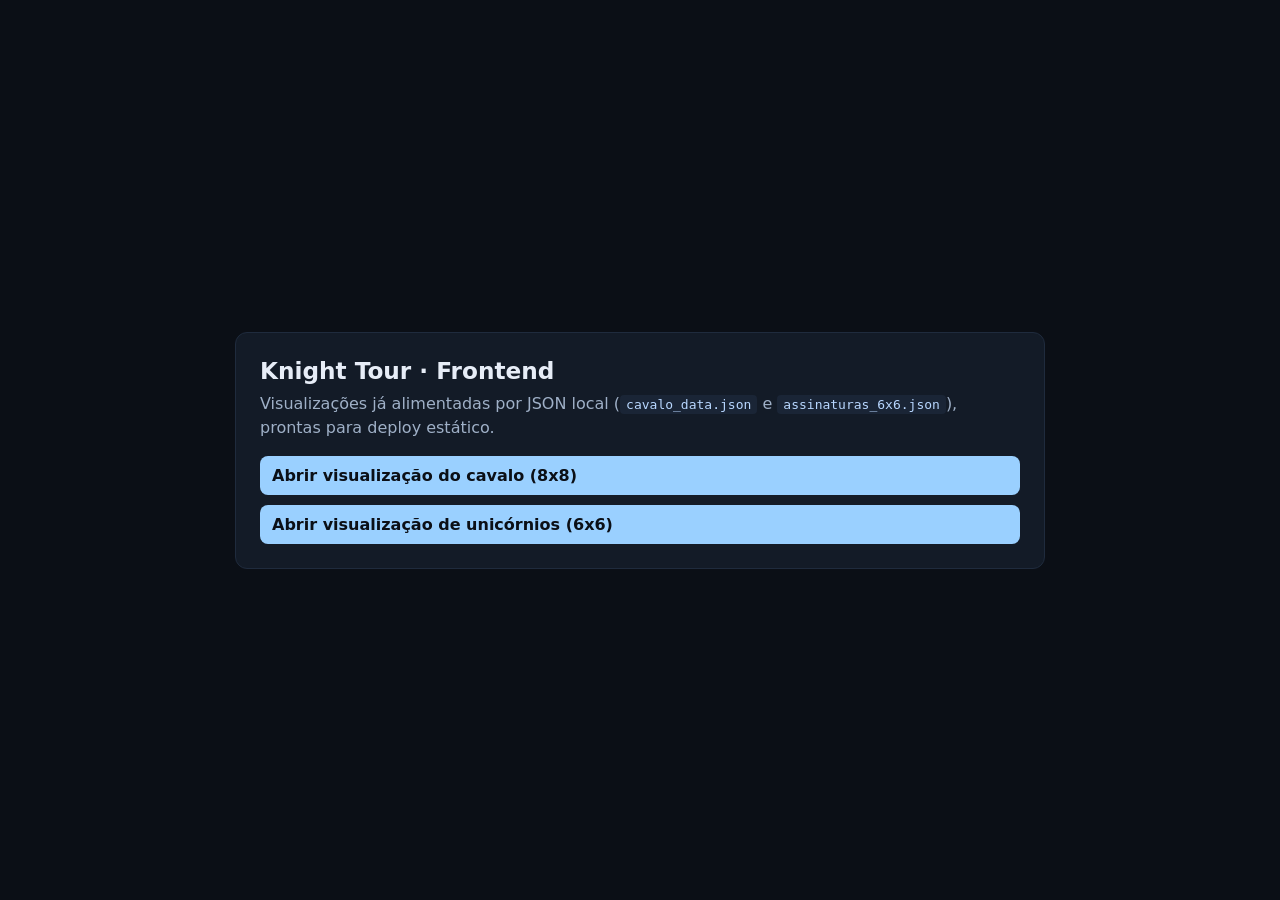
==== index.html @ 8db80b13 "chore: reset history and rewrite README context Co-authored-by: Copilot <223556219+Copilot@users.nor" ====
<!DOCTYPE html>
<html lang="pt-BR">
<head>
  <meta charset="utf-8" />
  <meta name="viewport" content="width=device-width, initial-scale=1" />
  <title>Knight Tour Visualizações</title>
  <style>
    :root { color-scheme: dark; }
    body {
      margin: 0;
      font-family: system-ui, -apple-system, Segoe UI, Roboto, sans-serif;
      background: #0b0f16;
      color: #e7edf7;
      display: grid;
      place-items: center;
      min-height: 100vh;
    }
    .card {
      width: min(760px, 92vw);
      background: #131b27;
      border: 1px solid #1f2b3d;
      border-radius: 12px;
      padding: 24px;
    }
    h1 { margin: 0 0 8px; font-size: 1.45rem; }
    p { margin: 0 0 16px; color: #9fb0c7; line-height: 1.5; }
    .links {
      display: grid;
      gap: 10px;
      margin-top: 12px;
    }
    a {
      text-decoration: none;
      color: #0b0f16;
      background: #9ad0ff;
      border-radius: 8px;
      padding: 10px 12px;
      font-weight: 600;
    }
    a:hover { filter: brightness(1.06); }
    code {
      background: #1a2536;
      color: #b8d7ff;
      padding: 2px 6px;
      border-radius: 4px;
    }
  </style>
</head>
<body>
  <main class="card">
    <h1>Knight Tour · Frontend</h1>
    <p>
      Visualizações já alimentadas por JSON local
      (<code>cavalo_data.json</code> e <code>assinaturas_6x6.json</code>),
      prontas para deploy estático.
    </p>
    <div class="links">
      <a href="./cavalo_viz.html">Abrir visualização do cavalo (8x8)</a>
      <a href="./unicornios_viz.html">Abrir visualização de unicórnios (6x6)</a>
    </div>
  </main>
</body>
</html>
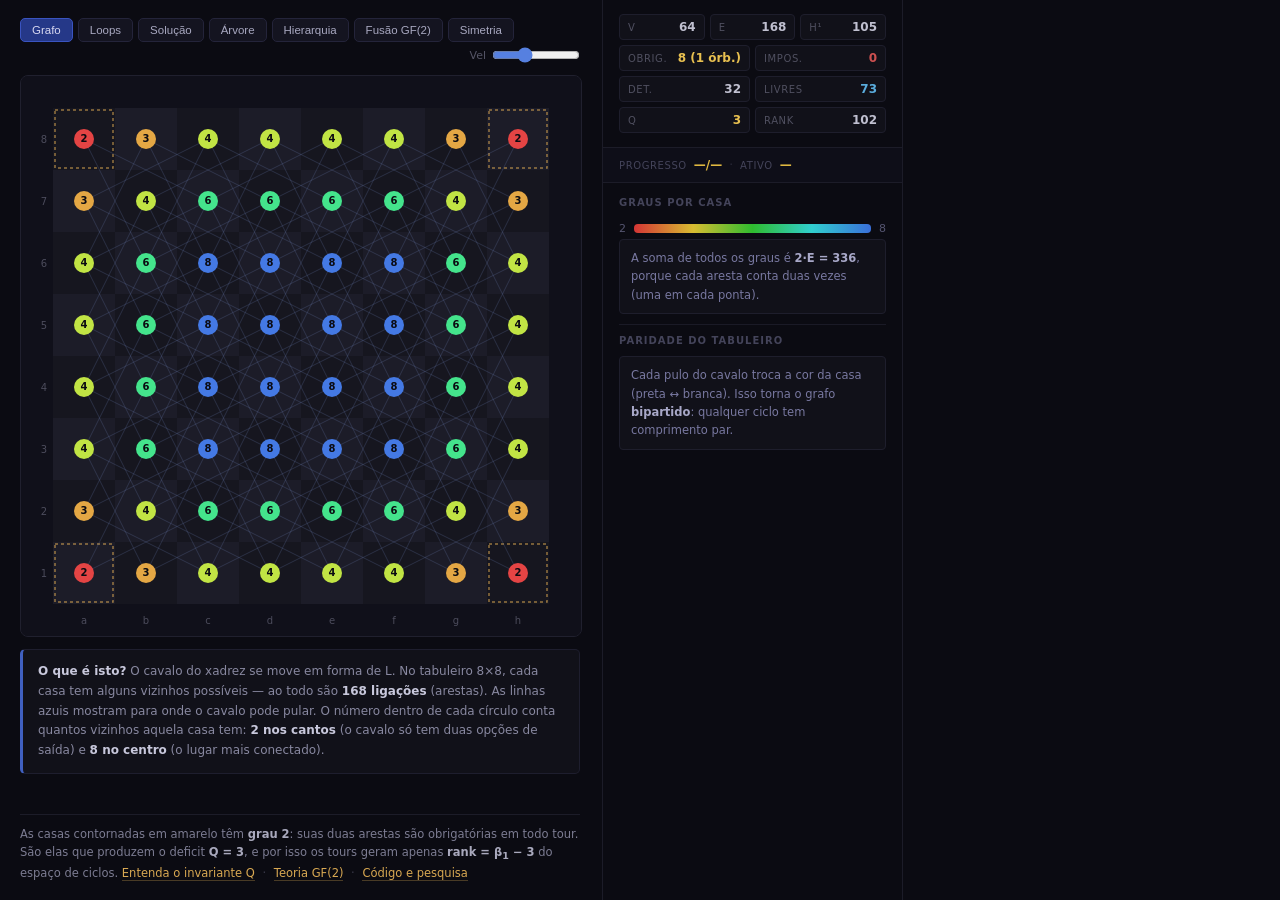
==== commit 3ed07b20: "feat: remove a visualizacao de unicornios e expoe o invariante Q A pagina de unicornios 6x6 plotava " ====
--- a/index.html
+++ b/index.html
@@ -1,63 +1,92 @@
 <!DOCTYPE html>
 <html lang="pt-BR">
 <head>
-  <meta charset="utf-8" />
-  <meta name="viewport" content="width=device-width, initial-scale=1" />
-  <title>Knight Tour Visualizações</title>
-  <style>
-    :root { color-scheme: dark; }
-    body {
-      margin: 0;
-      font-family: system-ui, -apple-system, Segoe UI, Roboto, sans-serif;
-      background: #0b0f16;
-      color: #e7edf7;
-      display: grid;
-      place-items: center;
-      min-height: 100vh;
-    }
-    .card {
-      width: min(760px, 92vw);
-      background: #131b27;
-      border: 1px solid #1f2b3d;
-      border-radius: 12px;
-      padding: 24px;
-    }
-    h1 { margin: 0 0 8px; font-size: 1.45rem; }
-    p { margin: 0 0 16px; color: #9fb0c7; line-height: 1.5; }
-    .links {
-      display: grid;
-      gap: 10px;
-      margin-top: 12px;
-    }
-    a {
-      text-decoration: none;
-      color: #0b0f16;
-      background: #9ad0ff;
-      border-radius: 8px;
-      padding: 10px 12px;
-      font-weight: 600;
-    }
-    a:hover { filter: brightness(1.06); }
-    code {
-      background: #1a2536;
-      color: #b8d7ff;
-      padding: 2px 6px;
-      border-radius: 4px;
-    }
-  </style>
+  <meta charset="utf-8">
+  <title>Cavalo 8×8 — Explorador</title>
+  <link rel="stylesheet" href="./css/styles.css">
 </head>
 <body>
-  <main class="card">
-    <h1>Knight Tour · Frontend</h1>
-    <p>
-      Visualizações já alimentadas por JSON local
-      (<code>cavalo_data.json</code> e <code>assinaturas_6x6.json</code>),
-      prontas para deploy estático.
-    </p>
-    <div class="links">
-      <a href="./cavalo_viz.html">Abrir visualização do cavalo (8x8)</a>
-      <a href="./unicornios_viz.html">Abrir visualização de unicórnios (6x6)</a>
+
+<!-- Col 1: tabuleiro -->
+<div id="board-col">
+  <div id="controls">
+    <div id="speed-wrap">
+      <span>Vel</span>
+      <input type="range" id="speed" min="1" max="100" value="35">
     </div>
-  </main>
+  </div>
+  <canvas id="canvas" width="560" height="560"></canvas>
+  <div id="board-note" class="board-note"></div>
+  <footer id="ctx-note">
+    As casas contornadas em amarelo têm <b>grau 2</b>: suas duas arestas são
+    obrigatórias em todo tour. São elas que produzem o deficit
+    <b>Q&nbsp;=&nbsp;3</b>, e por isso os tours geram apenas
+    <b>rank&nbsp;=&nbsp;&beta;<sub>1</sub>&nbsp;&minus;&nbsp;3</b> do espaço de ciclos.
+    <a href="https://github.com/matheus-fsc/KnightMove/wiki/Invariante-Q" target="_blank" rel="noopener">Entenda o invariante Q</a>
+    <span class="sep">·</span>
+    <a href="https://github.com/matheus-fsc/KnightMove/wiki/Teoria-GF2" target="_blank" rel="noopener">Teoria GF(2)</a>
+    <span class="sep">·</span>
+    <a href="https://github.com/matheus-fsc/KnightMove" target="_blank" rel="noopener">Código e pesquisa</a>
+  </footer>
+</div>
+
+<!-- Col 2: painel de informações do modo -->
+<div id="info-col">
+  <section id="global-stats">
+    <div class="gs-row">
+      <div class="gs-item"><span class="gs-label">V</span><span id="s-v" class="gs-val">—</span></div>
+      <div class="gs-item"><span class="gs-label">E</span><span id="s-e" class="gs-val">—</span></div>
+      <div class="gs-item"><span class="gs-label">H¹</span><span id="s-h" class="gs-val">—</span></div>
+    </div>
+    <div class="gs-row">
+      <div class="gs-item"><span class="gs-label">Obrig.</span><span id="s-mand" class="gs-val gold">—</span></div>
+      <div class="gs-item"><span class="gs-label">Impos.</span><span id="s-forb" class="gs-val red">—</span></div>
+    </div>
+    <div class="gs-row">
+      <div class="gs-item"><span class="gs-label">Det.</span><span id="s-det" class="gs-val">&mdash;</span></div>
+      <div class="gs-item"><span class="gs-label">Livres</span><span id="s-livres" class="gs-val blue">&mdash;</span></div>
+    </div>
+    <div class="gs-row">
+      <div class="gs-item" title="Deficit: dimensoes do espaco de ciclos que os tours nao alcancam">
+        <span class="gs-label">Q</span><span id="s-q" class="gs-val gold">&mdash;</span>
+      </div>
+      <div class="gs-item" title="Dimensao do espaco gerado pelos tours: beta_1 menos Q">
+        <span class="gs-label">rank</span><span id="s-rank" class="gs-val">&mdash;</span>
+      </div>
+    </div>
+  </section>
+
+  <div class="mode-meta">
+    <span class="meta-label">Progresso</span>
+    <span class="stat-value" id="s-p">—</span>
+    <span class="meta-sep">·</span>
+    <span class="meta-label">Ativo</span>
+    <span class="stat-value" id="s-active">—</span>
+  </div>
+
+  <div id="mode-panel"></div>
+</div>
+
+<!-- Col 3: árvore de loops (só Simetria) -->
+<div id="tree-col">
+  <div class="tree-col-header">Árvore de Loops</div>
+  <div id="tree-controls">
+    <button id="btn-tree-next">Próximo ▶</button>
+    <button id="btn-tree-reset">Reset</button>
+    <button id="btn-tree-auto">Auto ▶▶</button>
+    <div id="counter">
+      <b id="c-tested">0</b>/<span id="c-total">0</span>
+      &nbsp;·&nbsp;<b id="c-sat">0</b> satisfazem
+    </div>
+  </div>
+  <canvas id="tree-canvas" width="420" height="460"></canvas>
+  <div id="tree-note" class="tree-note">
+    Clique num loop para destacar suas arestas no tabuleiro.
+  </div>
+</div>
+
+<div id="hover-tooltip"></div>
+<script type="module" src="./js/app.js"></script>
+
 </body>
 </html>
--- a/css/styles.css
+++ b/css/styles.css
@@ -0,0 +1,430 @@
+* { box-sizing: border-box; margin: 0; padding: 0; }
+
+html {
+  background: #0b0b12;
+  min-height: 100vh;
+}
+
+body {
+  background: #0b0b12;
+  color: #dcdce4;
+  font-family: ui-sans-serif, system-ui, -apple-system, sans-serif;
+  display: flex;
+  width: fit-content;
+  min-height: 100vh;
+  align-items: stretch;
+}
+
+/* ── Col 1: tabuleiro ──────────────────────────────────────── */
+
+#board-col {
+  flex: 0 0 auto;
+  display: flex;
+  flex-direction: column;
+  gap: 12px;
+  padding: 18px 20px;
+  border-right: 1px solid #1c1c28;
+}
+
+#controls {
+  display: flex;
+  gap: 5px;
+  align-items: center;
+  flex-wrap: wrap;
+  width: 560px;
+}
+
+#speed-wrap {
+  display: flex;
+  align-items: center;
+  gap: 6px;
+  margin-left: auto;
+  font-size: 11px;
+  color: #555566;
+}
+
+input[type=range] {
+  width: 88px;
+  accent-color: #5680e0;
+}
+
+#canvas {
+  display: block;
+  background: #10101a;
+  border: 1px solid #20202e;
+  border-radius: 8px;
+  cursor: crosshair;
+}
+
+.board-note {
+  font-size: 12px;
+  color: #8888a0;
+  line-height: 1.65;
+  width: 560px;
+  padding: 12px 15px;
+  background: #111119;
+  border: 1px solid #1e1e2e;
+  border-left: 3px solid #4060c0;
+  border-radius: 5px;
+}
+
+.board-note b { color: #c8c8dc; }
+
+/* ── Col 2: painel de informações ──────────────────────────── */
+
+#info-col {
+  flex: 0 0 300px;
+  display: flex;
+  flex-direction: column;
+  gap: 0;
+  border-right: 1px solid #1c1c28;
+  overflow-y: auto;
+  max-height: 100vh;
+}
+
+/* Global stats */
+
+#global-stats {
+  padding: 14px 16px;
+  border-bottom: 1px solid #1c1c28;
+  display: flex;
+  flex-direction: column;
+  gap: 5px;
+}
+
+.gs-row {
+  display: flex;
+  gap: 5px;
+}
+
+.gs-item {
+  flex: 1;
+  display: flex;
+  justify-content: space-between;
+  align-items: baseline;
+  padding: 5px 8px;
+  background: #111119;
+  border: 1px solid #1e1e2c;
+  border-radius: 4px;
+}
+
+.gs-label {
+  font-size: 10px;
+  color: #505060;
+  text-transform: uppercase;
+  letter-spacing: 0.6px;
+}
+
+.gs-val {
+  font-size: 12px;
+  font-weight: 700;
+  font-variant-numeric: tabular-nums;
+  color: #c0c0d0;
+}
+
+.gs-val.gold { color: #e8c050; }
+.gs-val.red  { color: #cc5050; }
+.gs-val.blue { color: #5aacdc; }
+
+/* Mode meta row */
+
+.mode-meta {
+  display: flex;
+  align-items: center;
+  gap: 7px;
+  padding: 10px 16px;
+  border-bottom: 1px solid #1c1c28;
+  font-size: 12px;
+  background: #0e0e18;
+}
+
+.meta-label {
+  color: #44445a;
+  font-size: 10px;
+  text-transform: uppercase;
+  letter-spacing: 0.6px;
+}
+
+.meta-sep { color: #2a2a3a; }
+
+.stat-value {
+  color: #e0b840;
+  font-variant-numeric: tabular-nums;
+  font-weight: 600;
+  font-size: 12px;
+}
+
+.stat-value.green { color: #4abd5a; }
+.stat-value.red   { color: #cc5050; }
+.stat-value.blue  { color: #5aacdc; }
+
+/* Mode panel */
+
+#mode-panel {
+  flex: 1;
+  padding: 14px 16px;
+  font-size: 12.5px;
+  display: flex;
+  flex-direction: column;
+  gap: 4px;
+}
+
+#mode-panel h2 {
+  font-size: 10px;
+  font-weight: 700;
+  text-transform: uppercase;
+  letter-spacing: 1px;
+  color: #44445a;
+  padding: 10px 0 6px;
+  border-top: 1px solid #1a1a26;
+  margin-top: 6px;
+}
+
+#mode-panel h2:first-child {
+  border-top: none;
+  padding-top: 0;
+  margin-top: 0;
+}
+
+.stat {
+  display: flex;
+  justify-content: space-between;
+  align-items: baseline;
+  padding: 5px 0;
+  border-bottom: 1px solid #191924;
+  font-size: 12px;
+}
+
+.stat-label { color: #666680; font-size: 11.5px; }
+
+.panel-intro {
+  font-size: 11.5px;
+  color: #7878a0;
+  line-height: 1.6;
+  background: #111119;
+  border: 1px solid #1e1e2c;
+  border-radius: 4px;
+  padding: 9px 11px;
+}
+
+.panel-intro b { color: #a8a8c8; }
+
+.panel-intro code {
+  font-family: ui-monospace, monospace;
+  font-size: 10.5px;
+  background: #1a1a28;
+  padding: 1px 5px;
+  border-radius: 3px;
+  color: #9090c0;
+}
+
+.list {
+  max-height: 30vh;
+  overflow-y: auto;
+  border: 1px solid #1e1e2c;
+  border-radius: 4px;
+  background: #0e0e18;
+}
+
+.item {
+  padding: 6px 10px;
+  border-bottom: 1px solid #1a1a26;
+  cursor: pointer;
+  font-size: 11.5px;
+  transition: background .1s;
+}
+
+.item:hover { background: #181826; }
+.item.active { background: #1e1e32; border-left: 3px solid #e0b840; }
+.item:last-child { border-bottom: none; }
+
+.note {
+  font-size: 11px;
+  color: #555570;
+  line-height: 1.5;
+  margin-top: 6px;
+}
+
+.legend {
+  display: flex;
+  align-items: center;
+  gap: 8px;
+  font-size: 11px;
+  color: #555570;
+  margin-top: 4px;
+}
+
+.grad {
+  flex: 1;
+  height: 9px;
+  border-radius: 4px;
+  background: linear-gradient(90deg,
+    hsl(0,65%,52%), hsl(50,68%,52%), hsl(120,60%,46%),
+    hsl(180,62%,50%), hsl(220,68%,54%));
+}
+
+.orbit-chip {
+  display: inline-block;
+  width: 9px; height: 9px;
+  border-radius: 50%;
+  margin-right: 5px;
+  vertical-align: middle;
+}
+
+/* ── Col 3: árvore de loops (só Simetria) ──────────────────── */
+
+#tree-col {
+  display: none;
+  flex: 0 0 460px;
+  flex-direction: column;
+  gap: 10px;
+  padding: 18px 20px;
+  border-right: 1px solid #1c1c28;
+  overflow-y: auto;
+  max-height: 100vh;
+}
+
+#tree-col.visible {
+  display: flex;
+}
+
+.tree-col-header {
+  font-size: 10px;
+  font-weight: 700;
+  text-transform: uppercase;
+  letter-spacing: 1.2px;
+  color: #44445a;
+  padding-bottom: 10px;
+  border-bottom: 1px solid #1c1c28;
+}
+
+#tree-canvas {
+  display: block;
+  background: #10101a;
+  border: 1px solid #20202e;
+  border-radius: 8px;
+  cursor: pointer;
+  width: 420px;
+}
+
+#tree-controls {
+  display: flex;
+  gap: 5px;
+  align-items: center;
+  flex-wrap: wrap;
+}
+
+#counter {
+  font-size: 11.5px;
+  color: #c0c0d8;
+  font-variant-numeric: tabular-nums;
+  margin-left: auto;
+  background: #111119;
+  padding: 5px 9px;
+  border-radius: 4px;
+  border: 1px solid #1e1e2c;
+}
+
+#counter b { color: #e0b840; }
+
+.tree-note {
+  font-size: 11.5px;
+  color: #7878a0;
+  line-height: 1.6;
+  padding: 10px 13px;
+  background: #111119;
+  border: 1px solid #1e1e2c;
+  border-left: 3px solid #e0b840;
+  border-radius: 4px;
+}
+
+.tree-note b { color: #c0c0d8; }
+
+/* ── Botões ─────────────────────────────────────────────────── */
+
+button {
+  background: #141420;
+  color: #a8a8c0;
+  border: 1px solid #24243a;
+  padding: 5px 11px;
+  border-radius: 5px;
+  cursor: pointer;
+  font-size: 11.5px;
+  transition: background .1s, border-color .1s, color .1s;
+  white-space: nowrap;
+}
+
+button:hover:not(:disabled) {
+  background: #1c1c2c;
+  border-color: #34344e;
+  color: #c8c8e0;
+}
+
+button:disabled { opacity: 0.35; cursor: not-allowed; }
+
+button.active {
+  background: #253888;
+  border-color: #3a54c0;
+  color: #d8d8f0;
+}
+
+/* ── Hover tooltip ──────────────────────────────────────────── */
+
+#hover-tooltip {
+  position: fixed;
+  pointer-events: none;
+  background: #161622;
+  color: #c8c8dc;
+  border: 1px solid #282840;
+  border-radius: 4px;
+  padding: 5px 9px;
+  font-size: 11px;
+  font-family: ui-monospace, monospace;
+  z-index: 100;
+  display: none;
+}
+
+/* ── Erro ───────────────────────────────────────────────────── */
+
+#error {
+  color: #cc6644;
+  padding: 24px;
+  max-width: 600px;
+  line-height: 1.65;
+  font-size: 13px;
+}
+
+#error code {
+  background: #181824;
+  padding: 2px 6px;
+  border-radius: 3px;
+  font-family: ui-monospace, monospace;
+  font-size: 12px;
+}
+
+/* ── Nota de contexto sob o tabuleiro ───────────────────────── */
+
+#ctx-note {
+  max-width: 560px;
+  font-size: 11.5px;
+  line-height: 1.6;
+  color: #7c7c92;
+  border-top: 1px solid #1c1c28;
+  padding-top: 10px;
+  margin-top: auto;
+}
+
+#ctx-note b { color: #a9a9bd; font-weight: 600; }
+
+#ctx-note a {
+  color: #d8a852;
+  text-decoration: none;
+  border-bottom: 1px solid rgba(216, 168, 82, 0.3);
+}
+
+#ctx-note a:hover {
+  color: #f0bf67;
+  border-bottom-color: rgba(240, 191, 103, 0.6);
+}
+
+#ctx-note .sep { color: #3a3a4a; margin: 0 4px; }
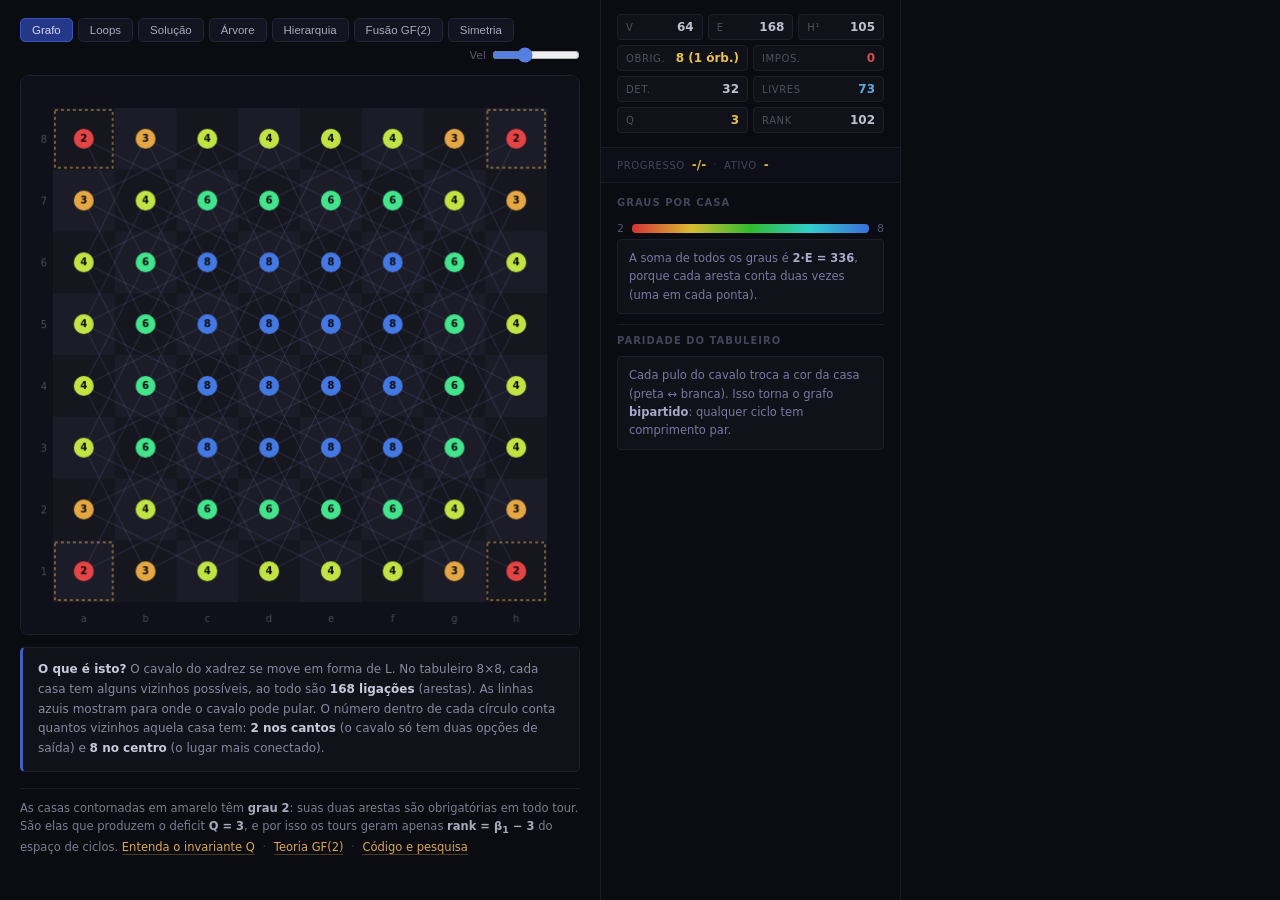
==== commit cf8da630: "fix: responsividade do explorador O explorador nunca foi responsivo: cavalo_viz.html nao tinha meta " ====
--- a/index.html
+++ b/index.html
@@ -2,7 +2,8 @@
 <html lang="pt-BR">
 <head>
   <meta charset="utf-8">
-  <title>Cavalo 8×8 — Explorador</title>
+  <meta name="viewport" content="width=device-width, initial-scale=1">
+  <title>Cavalo 8×8 · Explorador</title>
   <link rel="stylesheet" href="./css/styles.css">
 </head>
 <body>
@@ -34,13 +35,13 @@
 <div id="info-col">
   <section id="global-stats">
     <div class="gs-row">
-      <div class="gs-item"><span class="gs-label">V</span><span id="s-v" class="gs-val">—</span></div>
-      <div class="gs-item"><span class="gs-label">E</span><span id="s-e" class="gs-val">—</span></div>
-      <div class="gs-item"><span class="gs-label">H¹</span><span id="s-h" class="gs-val">—</span></div>
+      <div class="gs-item"><span class="gs-label">V</span><span id="s-v" class="gs-val">-</span></div>
+      <div class="gs-item"><span class="gs-label">E</span><span id="s-e" class="gs-val">-</span></div>
+      <div class="gs-item"><span class="gs-label">H¹</span><span id="s-h" class="gs-val">-</span></div>
     </div>
     <div class="gs-row">
-      <div class="gs-item"><span class="gs-label">Obrig.</span><span id="s-mand" class="gs-val gold">—</span></div>
-      <div class="gs-item"><span class="gs-label">Impos.</span><span id="s-forb" class="gs-val red">—</span></div>
+      <div class="gs-item"><span class="gs-label">Obrig.</span><span id="s-mand" class="gs-val gold">-</span></div>
+      <div class="gs-item"><span class="gs-label">Impos.</span><span id="s-forb" class="gs-val red">-</span></div>
     </div>
     <div class="gs-row">
       <div class="gs-item"><span class="gs-label">Det.</span><span id="s-det" class="gs-val">&mdash;</span></div>
@@ -58,10 +59,10 @@
 
   <div class="mode-meta">
     <span class="meta-label">Progresso</span>
-    <span class="stat-value" id="s-p">—</span>
+    <span class="stat-value" id="s-p">-</span>
     <span class="meta-sep">·</span>
     <span class="meta-label">Ativo</span>
-    <span class="stat-value" id="s-active">—</span>
+    <span class="stat-value" id="s-active">-</span>
   </div>
 
   <div id="mode-panel"></div>
--- a/css/styles.css
+++ b/css/styles.css
@@ -411,7 +411,7 @@
   color: #7c7c92;
   border-top: 1px solid #1c1c28;
   padding-top: 10px;
-  margin-top: auto;
+  margin-top: 4px;
 }
 
 #ctx-note b { color: #a9a9bd; font-weight: 600; }
@@ -428,3 +428,138 @@
 }
 
 #ctx-note .sep { color: #3a3a4a; margin: 0 4px; }
+
+/* ══════════════════════════════════════════════════════════════
+   Responsividade
+
+   O layout base é de três colunas lado a lado, pensado para telas
+   largas. Abaixo, ele degrada em etapas: primeiro a árvore de loops
+   quebra para a linha de baixo, depois o painel de informações, e por
+   fim tudo vira uma coluna só.
+   ══════════════════════════════════════════════════════════════ */
+
+body {
+  width: auto;
+  max-width: 100%;
+  flex-wrap: wrap;
+}
+
+#board-col,
+#info-col,
+#tree-col {
+  min-width: 0;
+}
+
+/* Larguras fixas de 560px/420px herdadas do layout desktop: viram teto,
+   nao piso, para nao estourar a viewport em telas estreitas. */
+#controls,
+.board-note {
+  width: 100%;
+  max-width: 560px;
+}
+
+#tree-controls {
+  max-width: 420px;
+  flex-wrap: wrap;
+}
+
+#board-col {
+  max-width: 100%;
+  flex: 0 0 auto;
+}
+
+/* O canvas é desenhado em coordenadas fixas e escalado por CSS.
+   O mapeamento de mouse já normaliza por rect.width, então o hover
+   continua correto em qualquer tamanho. */
+#canvas {
+  width: 100%;
+  max-width: 560px;
+  height: auto;
+  aspect-ratio: 1 / 1;
+}
+
+#tree-canvas {
+  width: 100%;
+  max-width: 420px;
+  height: auto;
+  aspect-ratio: 420 / 460;
+}
+
+#ctx-note {
+  max-width: 560px;
+  width: 100%;
+}
+
+/* ── Até 1360px: a árvore de loops desce para a linha seguinte ── */
+
+@media (max-width: 1360px) {
+  #tree-col {
+    flex: 1 1 100%;
+    max-height: none;
+    border-right: 0;
+    border-top: 1px solid #1c1c28;
+  }
+}
+
+/* ── Até 1000px: o painel de informações desce também ─────────── */
+
+@media (max-width: 1000px) {
+  body {
+    flex-direction: column;
+    width: 100%;
+  }
+
+  #board-col {
+    /* empilhado, a coluna ocupa a largura toda e nao estica na vertical
+       (esticar abria um vao entre a nota e o painel de estatisticas) */
+    flex: 0 0 auto;
+    width: 100%;
+    border-right: 0;
+    border-bottom: 1px solid #1c1c28;
+  }
+
+  #info-col {
+    flex: 1 1 auto;
+    max-height: none;
+    overflow-y: visible;
+    border-right: 0;
+    border-bottom: 1px solid #1c1c28;
+  }
+
+  #tree-col {
+    border-top: 0;
+  }
+
+  /* Empilhado, a nota de contexto não precisa ser empurrada ao fim */
+  #ctx-note {
+    margin-top: 12px;
+  }
+}
+
+/* ── Até 620px: aperta o respiro e solta o tabuleiro ──────────── */
+
+@media (max-width: 620px) {
+  #board-col,
+  #tree-col {
+    padding: 12px;
+  }
+
+  #global-stats {
+    padding: 12px;
+  }
+
+  #canvas {
+    max-width: none;
+  }
+
+  #ctx-note {
+    max-width: none;
+    font-size: 11px;
+  }
+}
+
+/* ── Ponteiro grosso (toque): sem tooltip de hover ────────────── */
+
+@media (hover: none) {
+  #hover-tooltip { display: none !important; }
+}
